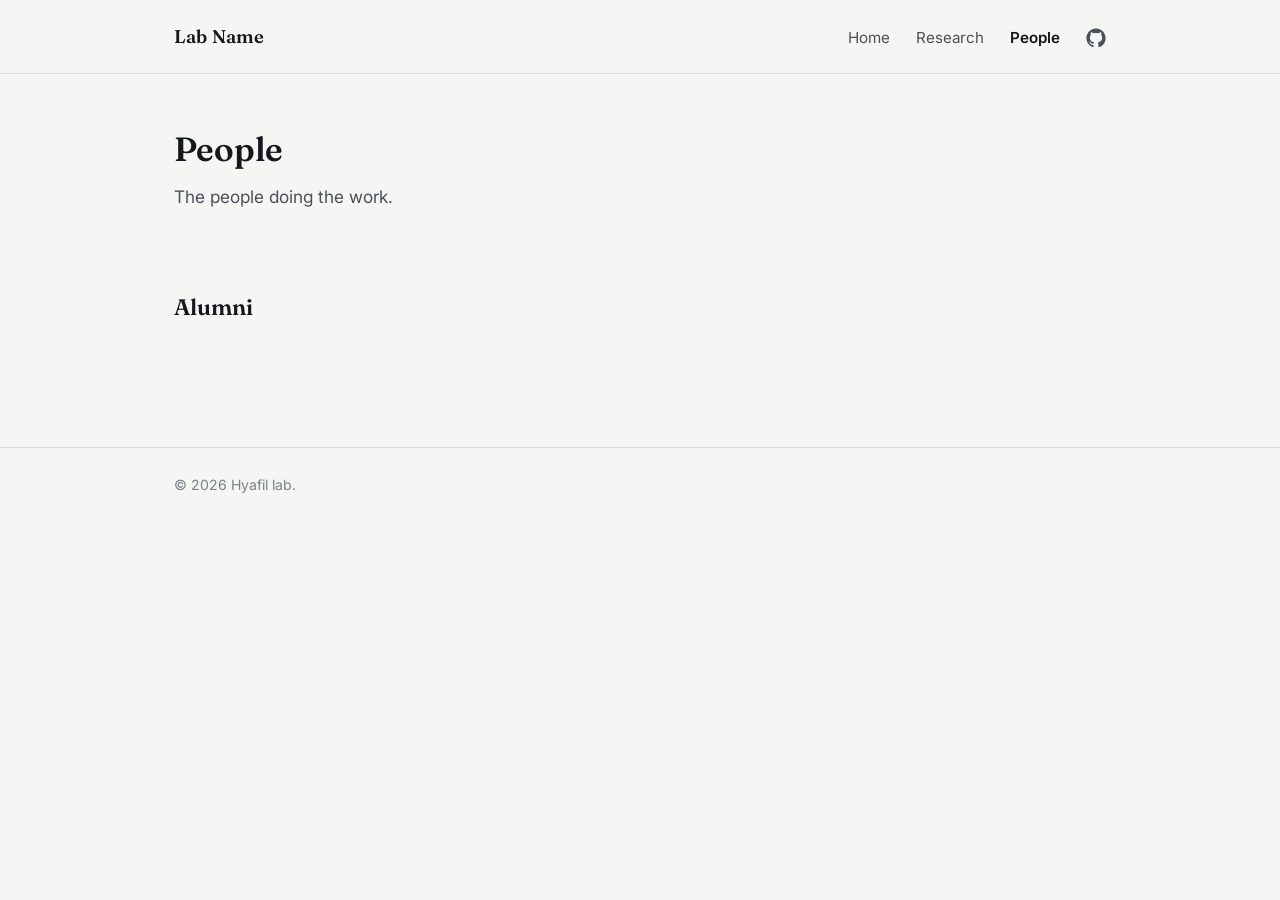
==== people.html @ 581ec87f "Initial commit" ====
<!DOCTYPE html>
<html lang="en">
<head>
<meta charset="UTF-8">
<meta name="viewport" content="width=device-width, initial-scale=1.0">
<title>People — Hyafil lab</title>
<link rel="preconnect" href="https://fonts.googleapis.com">
<link rel="preconnect" href="https://fonts.gstatic.com" crossorigin>
<link href="https://fonts.googleapis.com/css2?family=Fraunces:opsz,wght@9..144,500;9..144,600&family=Inter:wght@400;500;600&display=swap" rel="stylesheet">
<link rel="stylesheet" href="css/style.css">
</head>
<body>

<header class="site-header">
  <div class="site-header__inner">
    <a class="site-title" href="index.html">Lab Name</a>
    <nav class="site-nav" aria-label="Primary">
      <a href="index.html">Home</a>
      <a href="research.html">Research</a>
      <a href="people.html" aria-current="page">People</a>
      <a class="site-nav__icon" href="https://github.com/your-lab" target="_blank" rel="noopener noreferrer" aria-label="GitHub">
        <svg viewBox="0 0 24 24" fill="currentColor"><path d="M12 .5C5.73.5.5 5.73.5 12c0 5.09 3.29 9.4 7.86 10.93.58.1.79-.25.79-.56 0-.27-.01-1.16-.02-2.11-3.2.7-3.88-1.36-3.88-1.36-.52-1.33-1.28-1.68-1.28-1.68-1.04-.72.08-.7.08-.7 1.16.08 1.77 1.19 1.77 1.19 1.03 1.77 2.7 1.26 3.36.96.1-.75.4-1.26.73-1.55-2.56-.29-5.25-1.28-5.25-5.71 0-1.26.45-2.29 1.19-3.1-.12-.29-.52-1.46.11-3.05 0 0 .97-.31 3.18 1.18a11.1 11.1 0 015.8 0c2.2-1.49 3.17-1.18 3.17-1.18.64 1.59.24 2.76.12 3.05.74.81 1.18 1.84 1.18 3.1 0 4.44-2.7 5.42-5.27 5.7.42.36.78 1.07.78 2.15 0 1.55-.01 2.8-.01 3.18 0 .31.21.67.8.56A10.52 10.52 0 0023.5 12C23.5 5.73 18.27.5 12 .5z"/></svg>
      </a>
    </nav>
  </div>
</header>

<main>
  <div class="container container--wide">
    <h1>People</h1>
    <p class="lede">The people doing the work.</p>

    <div id="people-grid" class="people-grid"></div>

    <h2 id="alumni-heading">Alumni</h2>
    <div id="alumni-grid" class="people-grid"></div>
  </div>
</main>

<footer class="site-footer">
  <div class="container container--wide">
    <p>&copy; 2026 Hyafil lab.</p>
  </div>
</footer>

<script src="js/team-data.js"></script>
</body>
</html>
---- css/style.css ----
/* ============================================================
   Lab site — base styles
   Edit the tokens in :root to retheme the whole site.
   ============================================================ */

:root {
  --paper: #F5F6F3;
  --paper-raised: #FFFFFF;
  --ink: #14171C;
  --ink-soft: #4A5058;
  --ink-faint: #7B818A;
  --accent: #3A6B63;
  --accent-soft: #DCE6E3;
  --line: #DBDDD8;

  --font-serif: "Fraunces", Georgia, "Times New Roman", serif;
  --font-sans: "Inter", -apple-system, BlinkMacSystemFont, "Segoe UI", sans-serif;

  --content-width: 700px;
  --wide-width: 980px;
}

* { box-sizing: border-box; }

html { scroll-behavior: smooth; }

body {
  margin: 0;
  background: var(--paper);
  color: var(--ink);
  font-family: var(--font-sans);
  font-size: 17px;
  line-height: 1.6;
  -webkit-font-smoothing: antialiased;
}

a {
  color: var(--accent);
  text-decoration: none;
}
a:hover { text-decoration: underline; }
a:focus-visible,
button:focus-visible {
  outline: 2px solid var(--accent);
  outline-offset: 3px;
}

h1, h2, h3 {
  font-family: var(--font-serif);
  font-weight: 600;
  line-height: 1.15;
  color: var(--ink);
  margin: 0 0 0.4em 0;
}

h1 { font-size: 2.1rem; }
h2 { font-size: 1.4rem; margin-top: 2.2em; }

p { margin: 0 0 1.1em 0; }

.container {
  max-width: var(--content-width);
  margin: 0 auto;
  padding: 0 24px;
}
.container--wide {
  max-width: var(--wide-width);
}

/* ---------- Header ---------- */

.site-header {
  border-bottom: 1px solid var(--line);
  background: var(--paper);
}

.site-header__inner {
  max-width: var(--wide-width);
  margin: 0 auto;
  padding: 22px 24px;
  display: flex;
  align-items: baseline;
  justify-content: space-between;
  gap: 20px;
  flex-wrap: wrap;
}

.site-title {
  font-family: var(--font-serif);
  font-size: 1.15rem;
  font-weight: 600;
  color: var(--ink);
  text-decoration: none;
  letter-spacing: 0.01em;
}
.site-title:hover { text-decoration: none; color: var(--accent); }

.site-nav {
  display: flex;
  align-items: center;
  gap: 26px;
}

.site-nav a {
  color: var(--ink-soft);
  font-size: 0.95rem;
}
.site-nav a:hover { color: var(--accent); }
.site-nav a[aria-current="page"] { color: var(--ink); font-weight: 600; }

.site-nav__icon {
  display: inline-flex;
  align-items: center;
  color: var(--ink-soft);
}
.site-nav__icon:hover { color: var(--accent); }
.site-nav__icon svg { width: 20px; height: 20px; display: block; }

/* ---------- Page shell ---------- */

main { padding: 56px 0 90px 0; }

.eyebrow {
  color: var(--ink-faint);
  font-size: 0.92rem;
  margin: 0 0 10px 0;
}

.lede {
  font-size: 1.08rem;
  color: var(--ink-soft);
  max-width: 58ch;
}

/* ---------- News list (home page) ---------- */

.news-list {
  list-style: none;
  margin: 0;
  padding: 0;
}

.news-item {
  display: grid;
  grid-template-columns: 108px 1fr;
  gap: 20px;
  padding: 20px 0;
  border-top: 1px solid var(--line);
}
.news-item:last-child { border-bottom: 1px solid var(--line); }

.news-item time {
  color: var(--ink-faint);
  font-size: 0.9rem;
  padding-top: 2px;
}

.news-item p { margin: 0; }

@media (max-width: 520px) {
  .news-item { grid-template-columns: 1fr; gap: 4px; }
}

/* ---------- Research page ---------- */

.research-block {
  padding: 26px 0;
  border-top: 1px solid var(--line);
}
.research-block:first-of-type { border-top: none; padding-top: 0; }

.research-block h2 { margin-top: 0; }

.research-block p { color: var(--ink-soft); }

/* ---------- People / Team page ---------- */

.people-grid {
  display: grid;
  grid-template-columns: repeat(auto-fill, minmax(220px, 1fr));
  gap: 34px 28px;
  margin-top: 36px;
}

.person-card {
  display: flex;
  flex-direction: column;
}

.person-photo {
  width: 100%;
  aspect-ratio: 1 / 1;
  border-radius: 6px;
  background: var(--accent-soft);
  object-fit: cover;
  margin-bottom: 14px;
  color: var(--ink-faint);
  display: flex;
  align-items: center;
  justify-content: center;
  font-family: var(--font-serif);
  font-size: 1.6rem;
}

.person-name {
  font-family: var(--font-serif);
  font-weight: 600;
  font-size: 1.05rem;
  margin: 0 0 2px 0;
}

.person-role {
  color: var(--ink-faint);
  font-size: 0.92rem;
  margin: 0 0 10px 0;
}

.person-links {
  display: flex;
  gap: 12px;
  margin-top: auto;
}

.person-links a {
  color: var(--ink-soft);
  display: inline-flex;
  align-items: center;
}
.person-links a:hover { color: var(--accent); }
.person-links svg { width: 18px; height: 18px; display: block; }

/* ---------- Footer ---------- */

.site-footer {
  border-top: 1px solid var(--line);
  padding: 26px 0 50px 0;
  color: var(--ink-faint);
  font-size: 0.88rem;
}
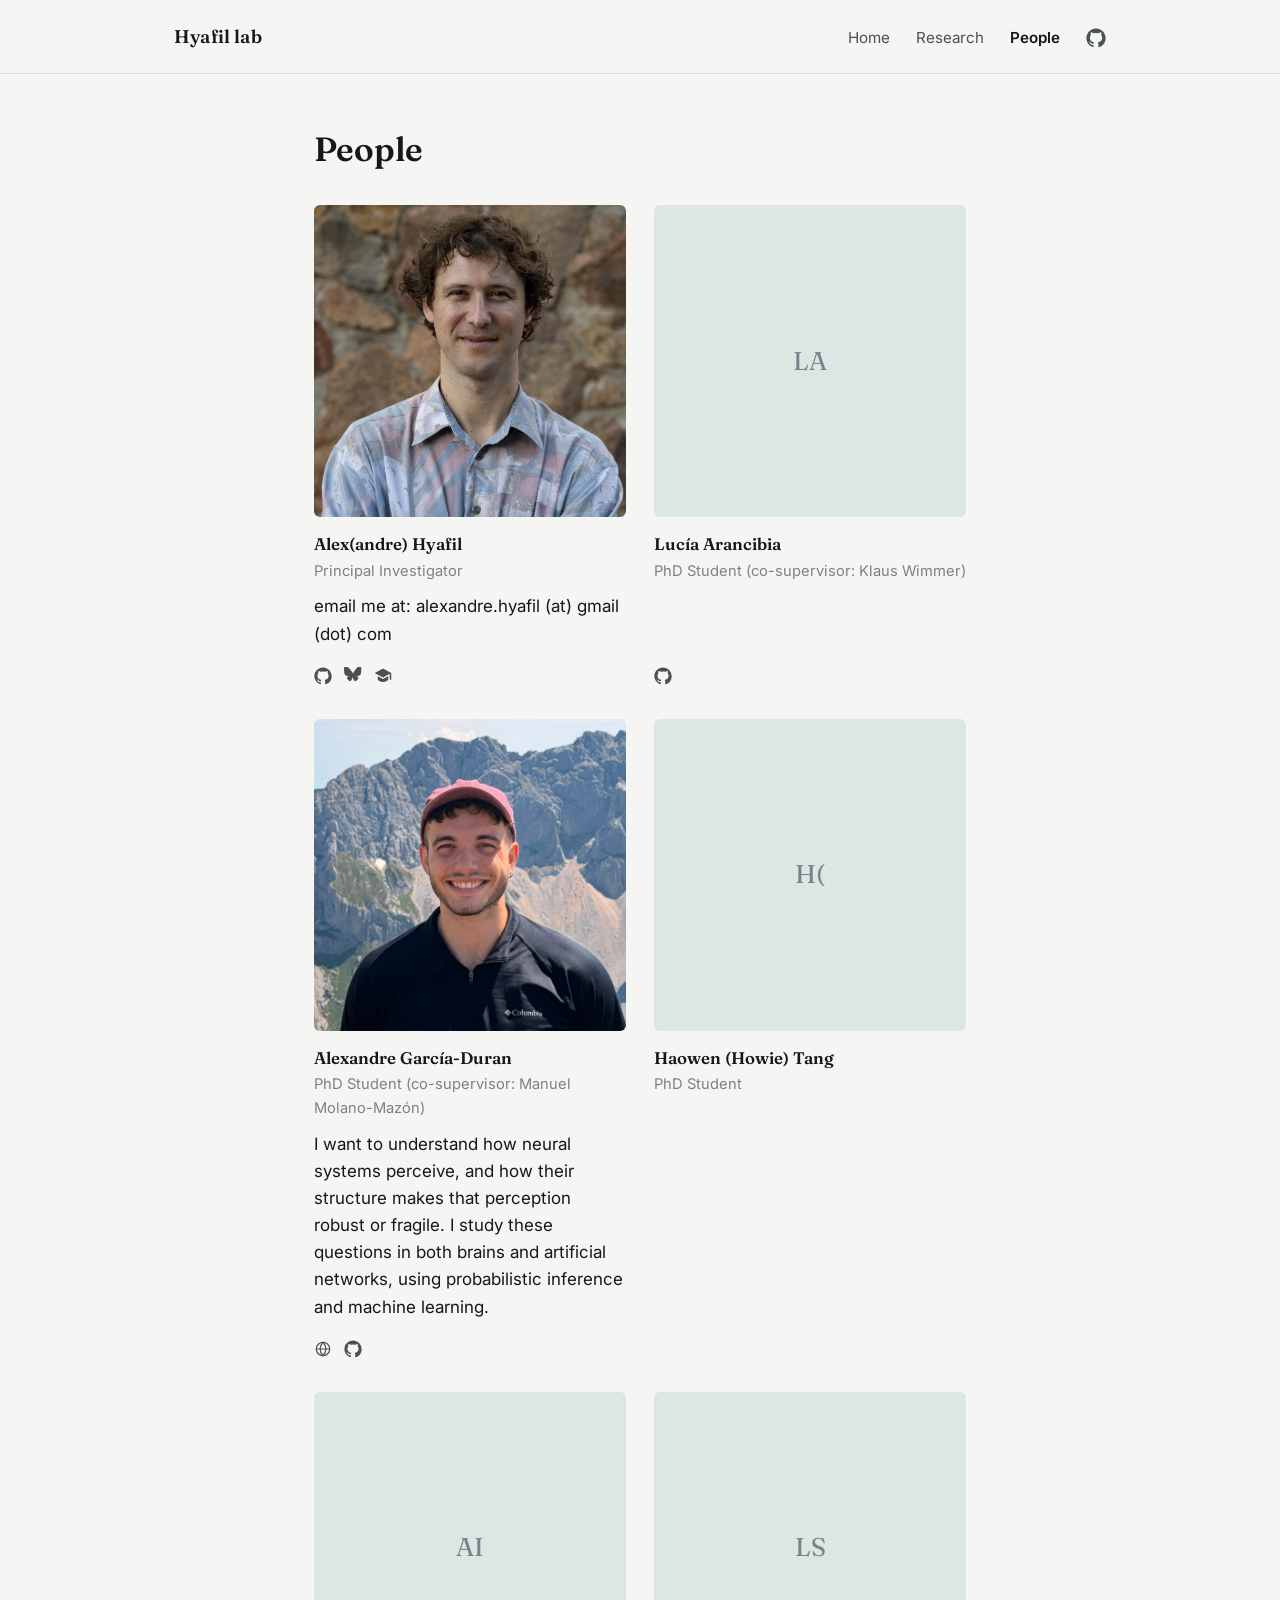
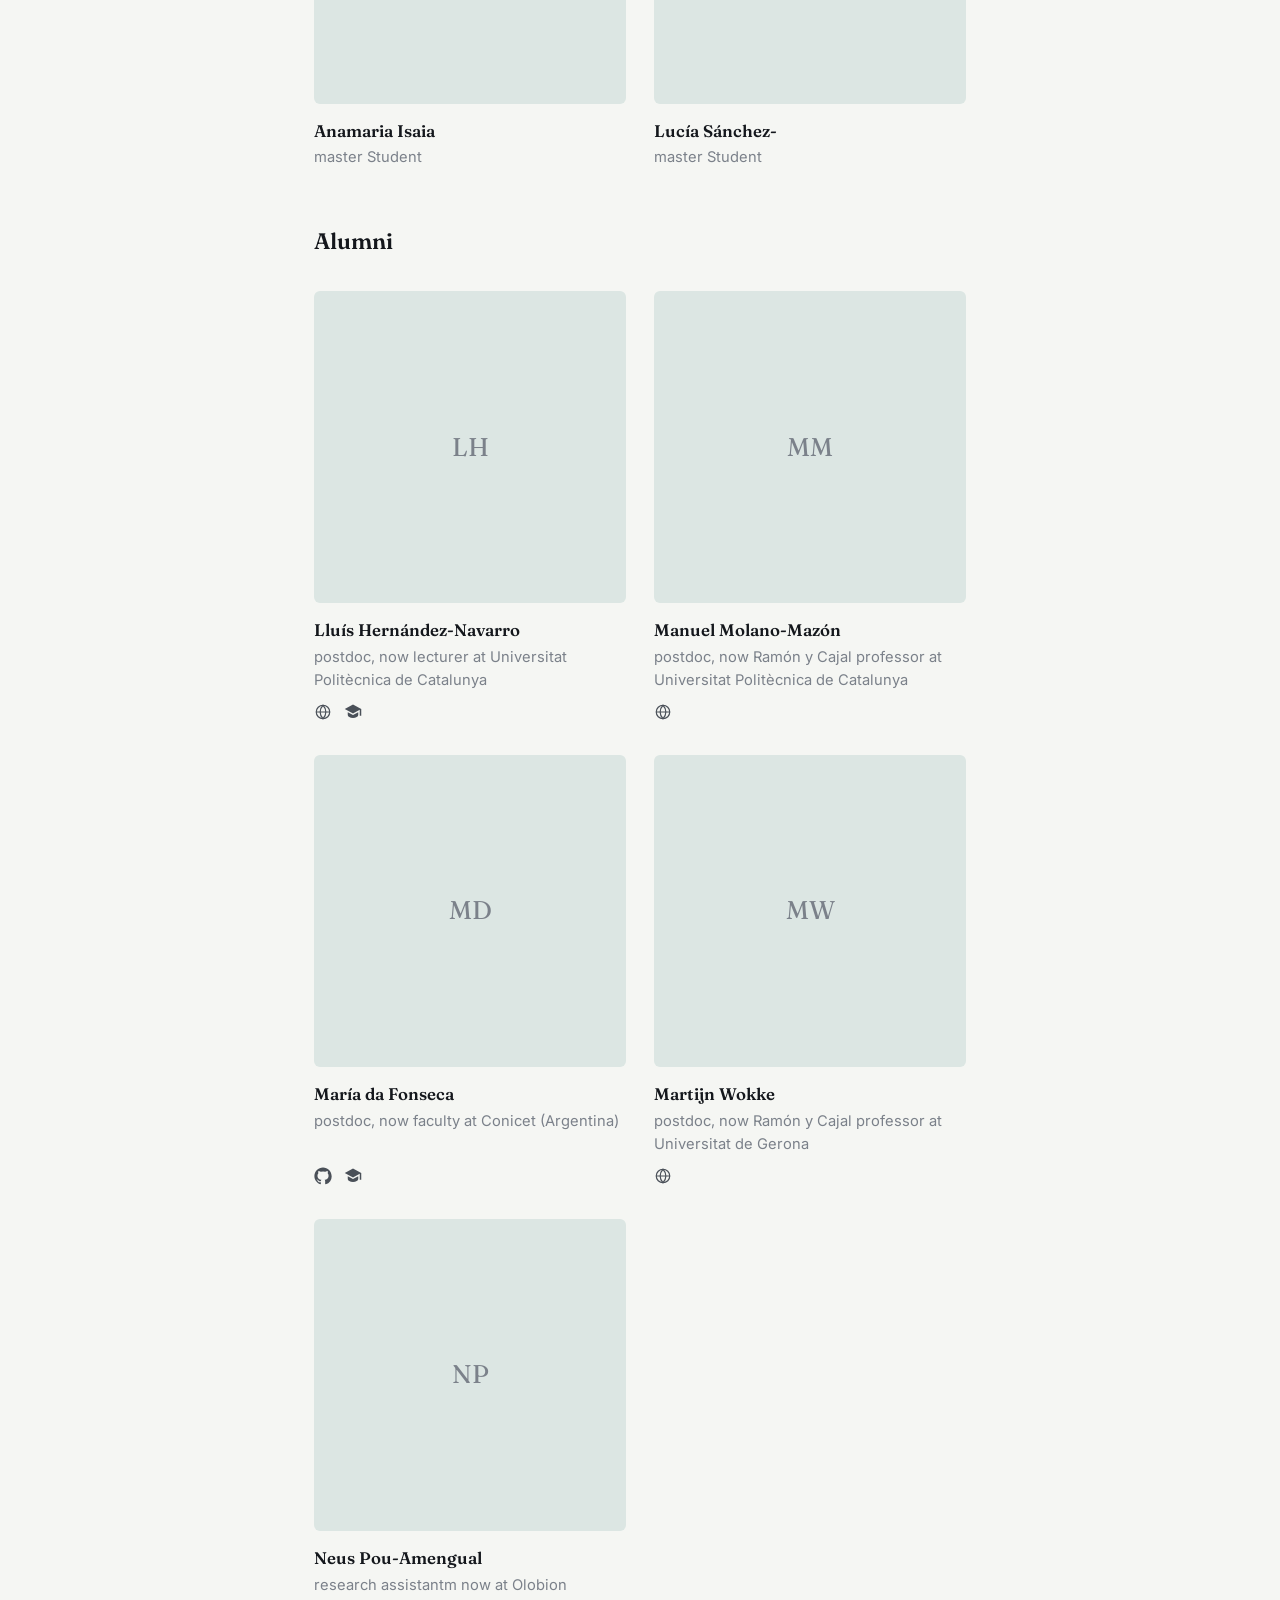
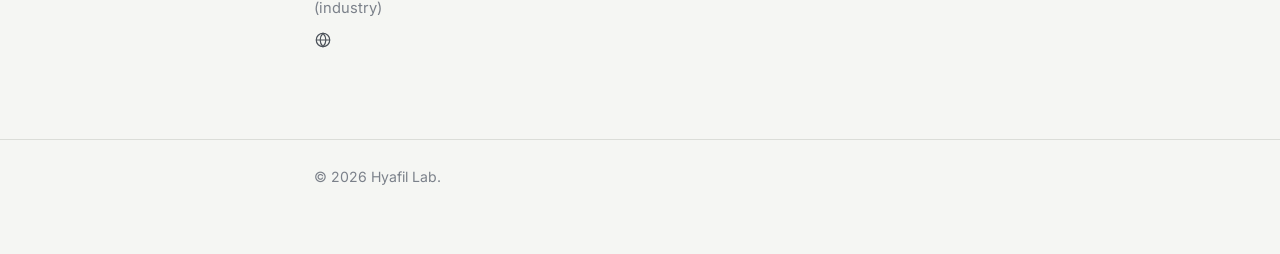
==== commit 5cc41c13: "fixed stuff" ====
--- a/people.html
+++ b/people.html
@@ -3,7 +3,7 @@
 <head>
 <meta charset="UTF-8">
 <meta name="viewport" content="width=device-width, initial-scale=1.0">
-<title>People — Hyafil lab</title>
+<title>People — Lab Name</title>
 <link rel="preconnect" href="https://fonts.googleapis.com">
 <link rel="preconnect" href="https://fonts.gstatic.com" crossorigin>
 <link href="https://fonts.googleapis.com/css2?family=Fraunces:opsz,wght@9..144,500;9..144,600&family=Inter:wght@400;500;600&display=swap" rel="stylesheet">
@@ -13,7 +13,7 @@
 
 <header class="site-header">
   <div class="site-header__inner">
-    <a class="site-title" href="index.html">Lab Name</a>
+    <a class="site-title" href="index.html">Hyafil lab</a>
     <nav class="site-nav" aria-label="Primary">
       <a href="index.html">Home</a>
       <a href="research.html">Research</a>
@@ -26,9 +26,8 @@
 </header>
 
 <main>
-  <div class="container container--wide">
+  <div class="container">
     <h1>People</h1>
-    <p class="lede">The people doing the work.</p>
 
     <div id="people-grid" class="people-grid"></div>
 
@@ -38,11 +37,11 @@
 </main>
 
 <footer class="site-footer">
-  <div class="container container--wide">
-    <p>&copy; 2026 Hyafil lab.</p>
+  <div class="container">
+    <p>&copy; 2026 Hyafil Lab.</p>
   </div>
 </footer>
 
-<script src="js/team-data.js"></script>
+<script src="js/team-data.js?v=3"></script>
 </body>
 </html>
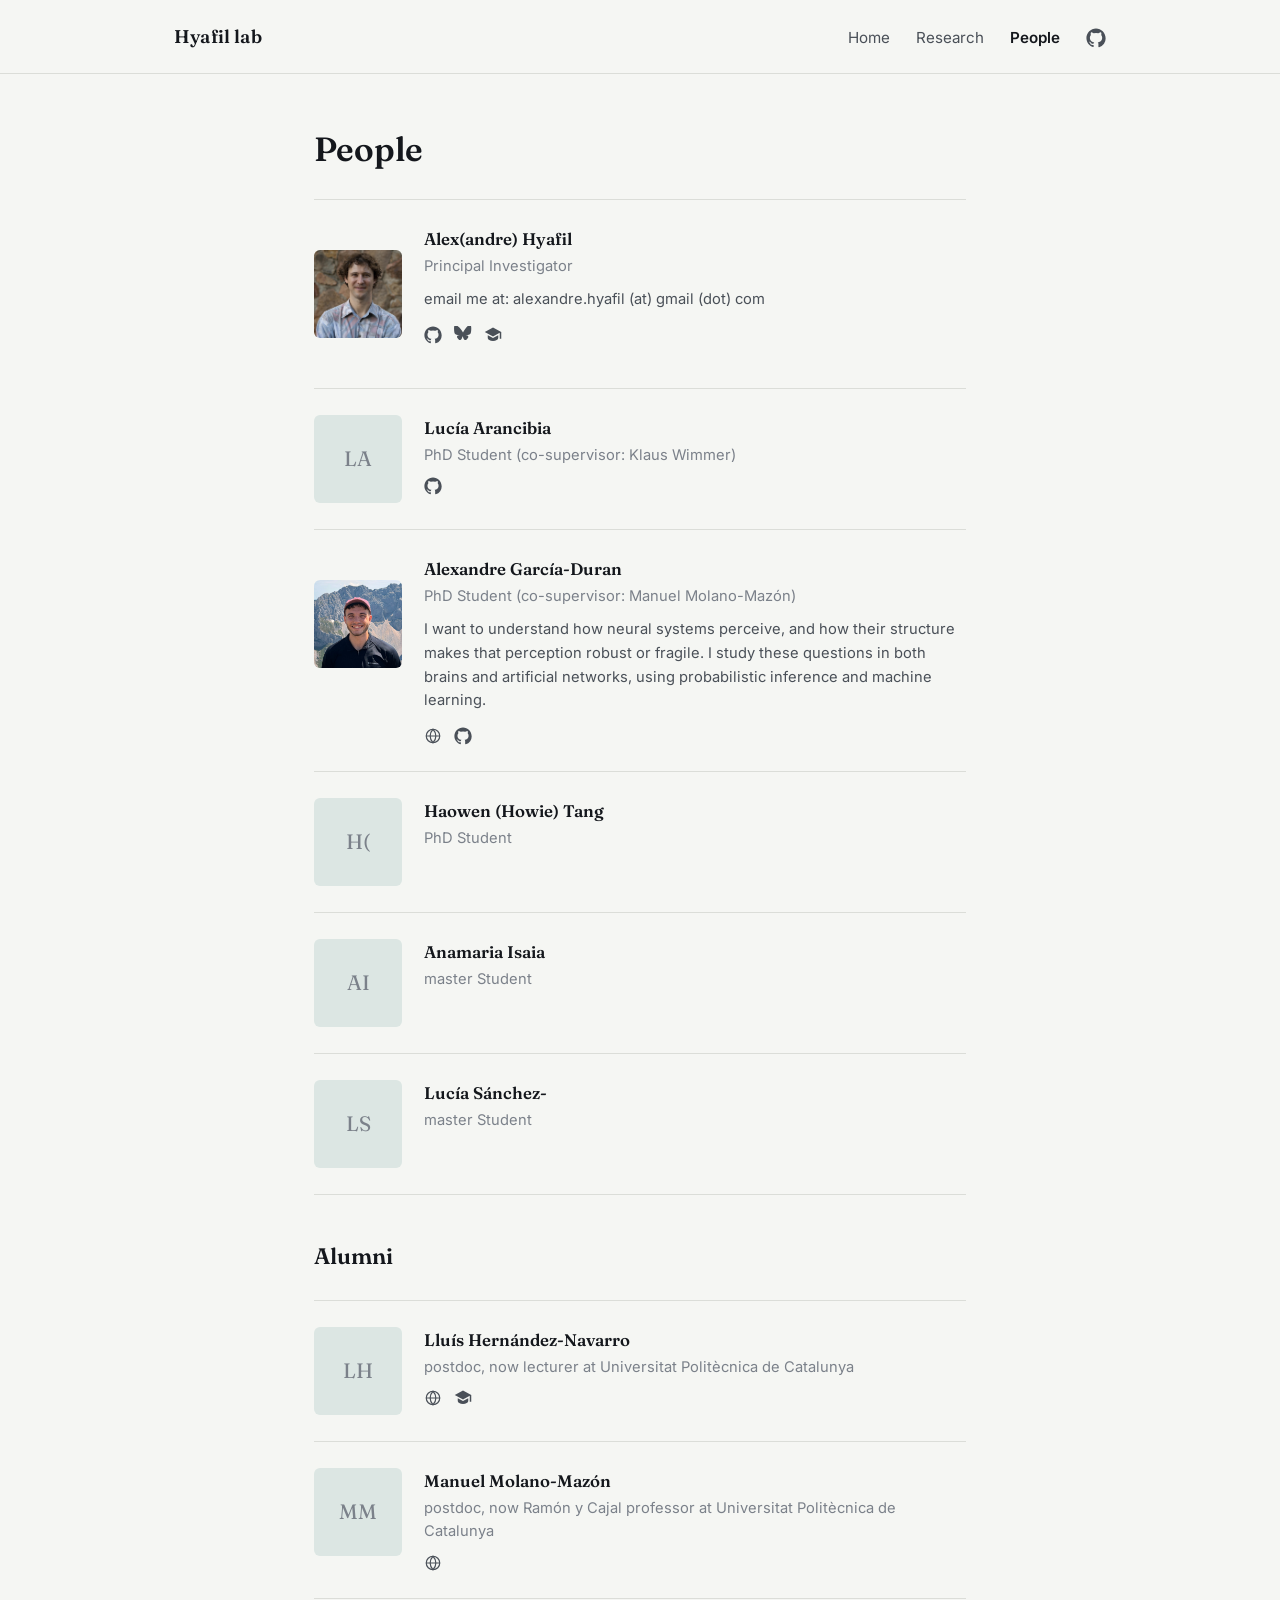
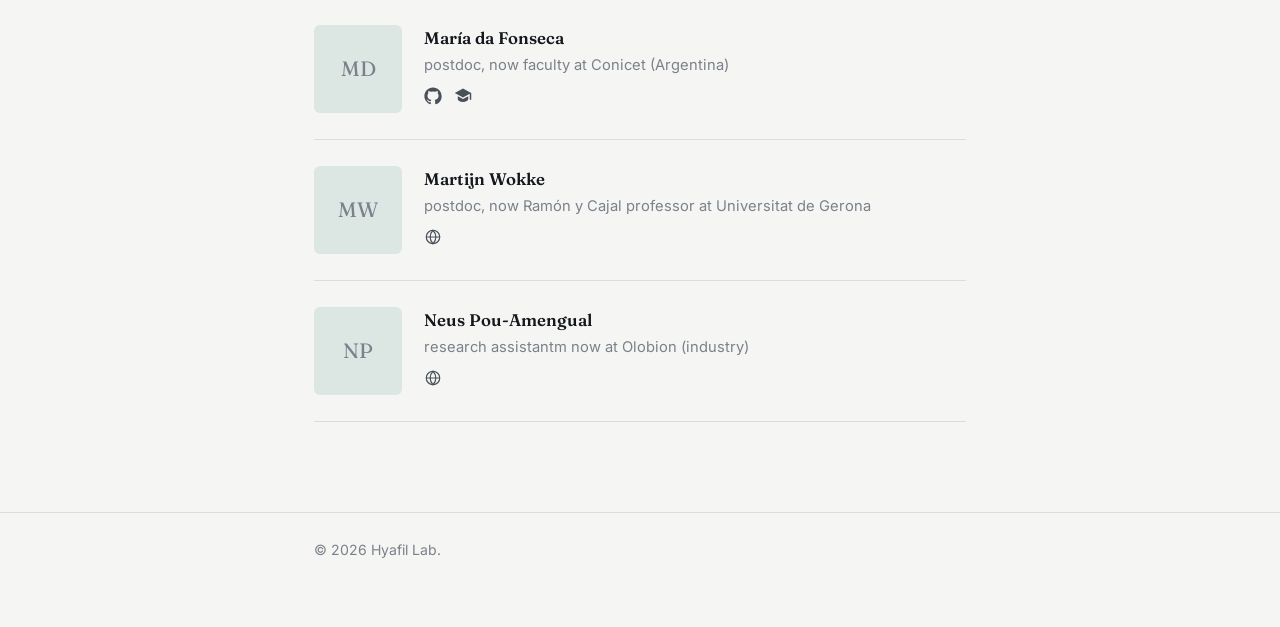
==== commit e1e822cb: "Update people.html" ====
--- a/people.html
+++ b/people.html
@@ -42,6 +42,6 @@
   </div>
 </footer>
 
-<script src="js/team-data.js?v=3"></script>
+<script src="js/team-data.js"></script>
 </body>
 </html>
--- a/css/style.css
+++ b/css/style.css
@@ -58,6 +58,32 @@
 
 p { margin: 0 0 1.1em 0; }
 
+/* Keep any inline image from ever exceeding its container's width,
+   on any screen size. Add this once, applies everywhere. */
+img {
+  max-width: 100%;
+  height: auto;
+  display: block;
+  border-radius: 6px;
+  margin: 24px 0;
+}
+
+/* Optional: wrap an <img> in <figure> to add a small caption below it.
+   <figure>
+     <img src="assets/research/fig1.png" alt="...">
+     <figcaption>A short caption describing the figure.</figcaption>
+   </figure> */
+figure {
+  margin: 24px 0;
+}
+figure img {
+  margin: 0 0 8px 0;
+}
+figcaption {
+  color: var(--ink-faint);
+  font-size: 0.85rem;
+}
+
 .container {
   max-width: var(--content-width);
   margin: 0 auto;
@@ -176,30 +202,37 @@
 /* ---------- People / Team page ---------- */
 
 .people-grid {
-  display: grid;
-  grid-template-columns: repeat(auto-fill, minmax(220px, 1fr));
-  gap: 34px 28px;
-  margin-top: 36px;
+  display: flex;
+  flex-direction: column;
+  margin-top: 30px;
 }
 
 .person-card {
   display: flex;
-  flex-direction: column;
-}
+  gap: 22px;
+  padding: 26px 0;
+  border-top: 1px solid var(--line);
+}
+.people-grid .person-card:last-child { border-bottom: 1px solid var(--line); }
 
 .person-photo {
-  width: 100%;
-  aspect-ratio: 1 / 1;
+  flex: 0 0 auto;
+  width: 88px;
+  height: 88px;
   border-radius: 6px;
   background: var(--accent-soft);
   object-fit: cover;
-  margin-bottom: 14px;
   color: var(--ink-faint);
   display: flex;
   align-items: center;
   justify-content: center;
   font-family: var(--font-serif);
-  font-size: 1.6rem;
+  font-size: 1.3rem;
+}
+
+.person-details {
+  flex: 1 1 auto;
+  min-width: 0;
 }
 
 .person-name {
@@ -215,6 +248,12 @@
   margin: 0 0 10px 0;
 }
 
+.person-bio {
+  color: var(--ink-soft);
+  font-size: 0.92rem;
+  margin: 0 0 14px 0;
+}
+
 .person-links {
   display: flex;
   gap: 12px;
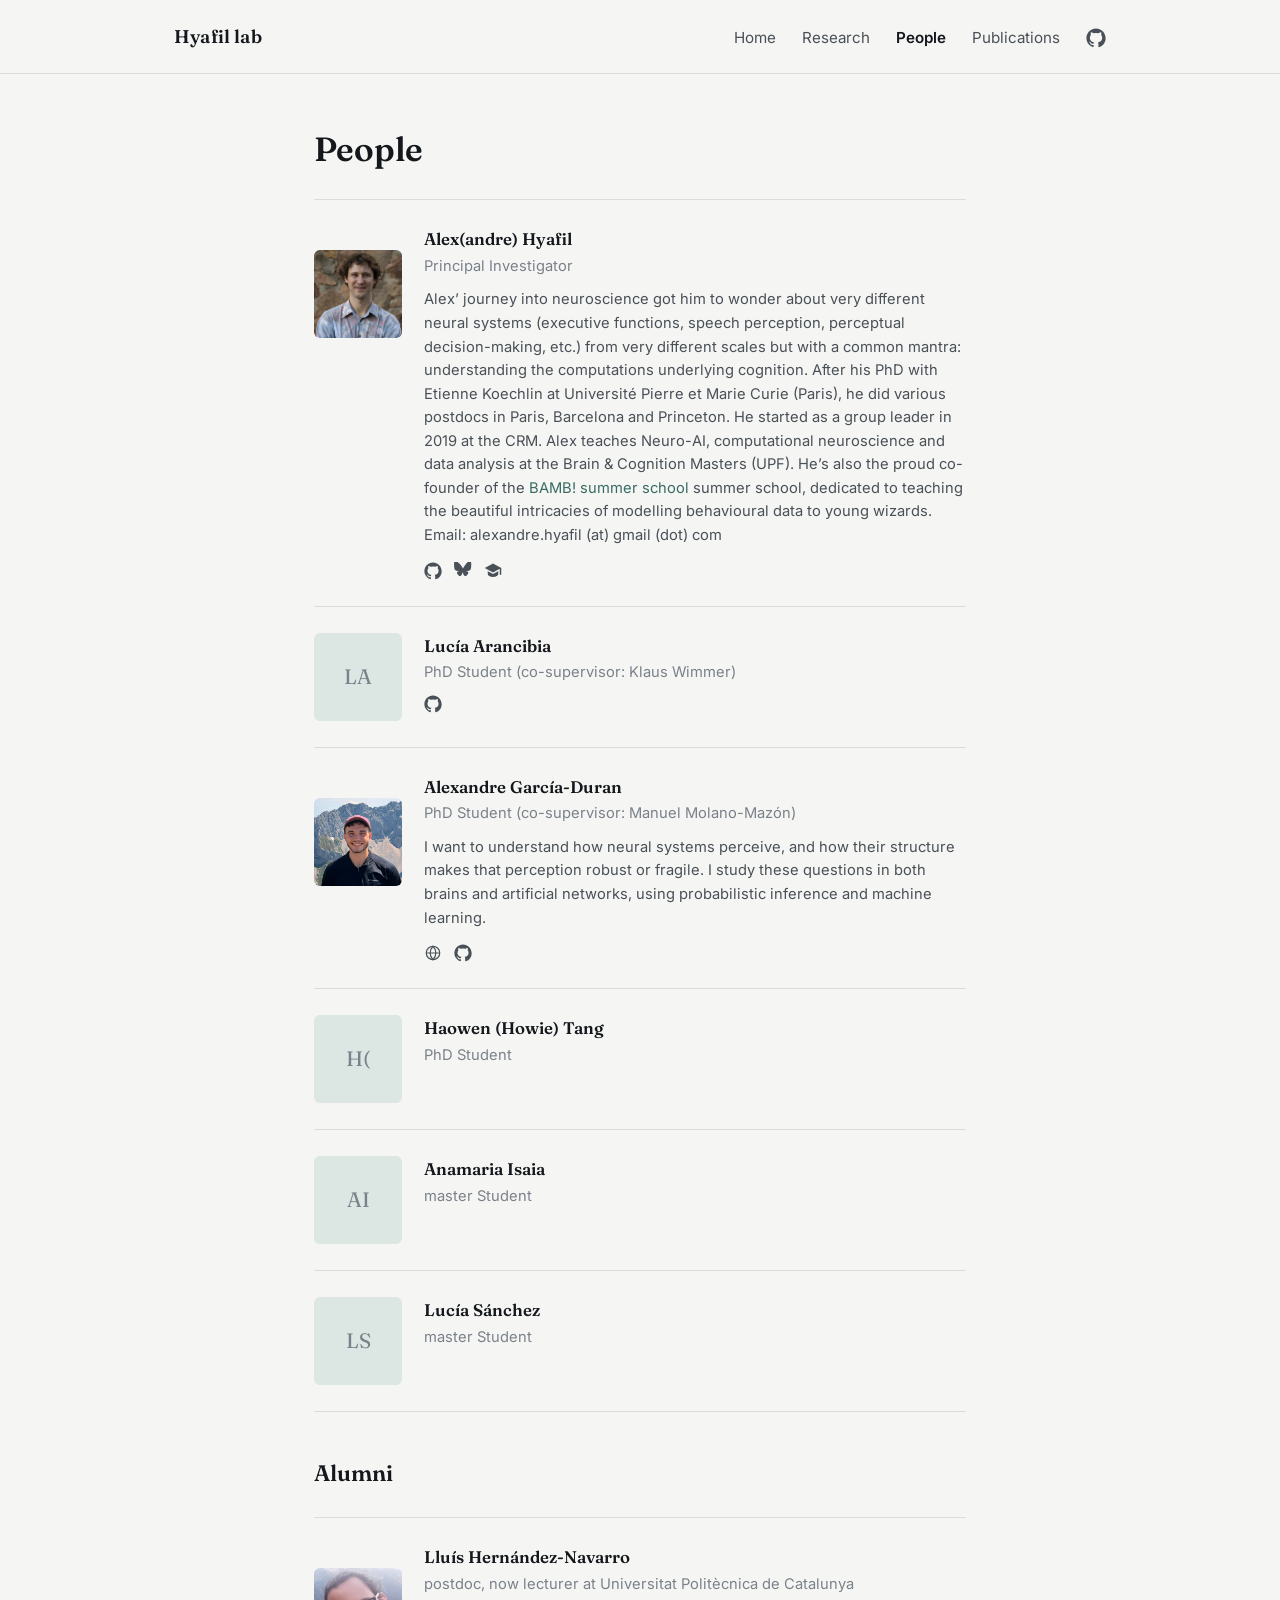
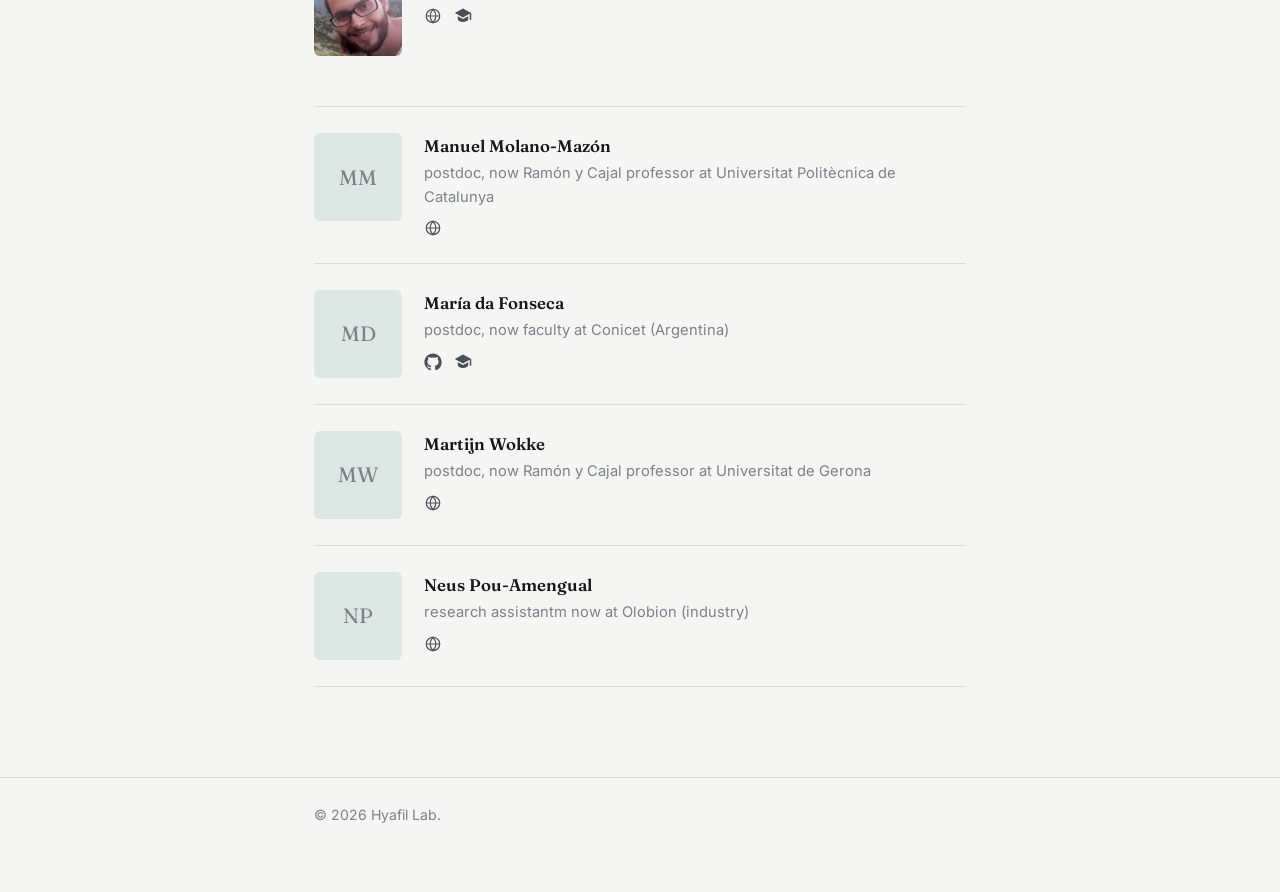
==== commit 4669374f: "refining" ====
--- a/people.html
+++ b/people.html
@@ -18,7 +18,8 @@
       <a href="index.html">Home</a>
       <a href="research.html">Research</a>
       <a href="people.html" aria-current="page">People</a>
-      <a class="site-nav__icon" href="https://github.com/your-lab" target="_blank" rel="noopener noreferrer" aria-label="GitHub">
+      <a href="publications.html">Publications</a>
+      <a class="site-nav__icon" href="https://github.com/ahyafil" target="_blank" rel="noopener noreferrer" aria-label="GitHub">
         <svg viewBox="0 0 24 24" fill="currentColor"><path d="M12 .5C5.73.5.5 5.73.5 12c0 5.09 3.29 9.4 7.86 10.93.58.1.79-.25.79-.56 0-.27-.01-1.16-.02-2.11-3.2.7-3.88-1.36-3.88-1.36-.52-1.33-1.28-1.68-1.28-1.68-1.04-.72.08-.7.08-.7 1.16.08 1.77 1.19 1.77 1.19 1.03 1.77 2.7 1.26 3.36.96.1-.75.4-1.26.73-1.55-2.56-.29-5.25-1.28-5.25-5.71 0-1.26.45-2.29 1.19-3.1-.12-.29-.52-1.46.11-3.05 0 0 .97-.31 3.18 1.18a11.1 11.1 0 015.8 0c2.2-1.49 3.17-1.18 3.17-1.18.64 1.59.24 2.76.12 3.05.74.81 1.18 1.84 1.18 3.1 0 4.44-2.7 5.42-5.27 5.7.42.36.78 1.07.78 2.15 0 1.55-.01 2.8-.01 3.18 0 .31.21.67.8.56A10.52 10.52 0 0023.5 12C23.5 5.73 18.27.5 12 .5z"/></svg>
       </a>
     </nav>
--- a/css/style.css
+++ b/css/style.css
@@ -268,6 +268,54 @@
 .person-links a:hover { color: var(--accent); }
 .person-links svg { width: 18px; height: 18px; display: block; }
 
+/* ---------- Publications page ---------- */
+
+.pub-year-block {
+  margin-top: 34px;
+}
+.pub-year-block:first-child {
+  margin-top: 30px;
+}
+
+.pub-year-block h2 {
+  margin-top: 0;
+  margin-bottom: 4px;
+  color: var(--ink-faint);
+  font-size: 1.05rem;
+}
+
+.pub-list {
+  list-style: none;
+  margin: 0;
+  padding: 0;
+}
+
+.pub-item {
+  padding: 16px 0;
+  border-top: 1px solid var(--line);
+}
+.pub-list .pub-item:last-child { border-bottom: 1px solid var(--line); }
+
+.pub-title {
+  font-family: var(--font-serif);
+  font-weight: 600;
+  margin: 0 0 4px 0;
+}
+
+.pub-meta {
+  color: var(--ink-soft);
+  font-size: 0.92rem;
+  margin: 0;
+}
+
+.pub-links {
+  margin: 6px 0 0 0;
+  font-size: 0.85rem;
+}
+.pub-links a {
+  letter-spacing: 0.02em;
+}
+
 /* ---------- Footer ---------- */
 
 .site-footer {
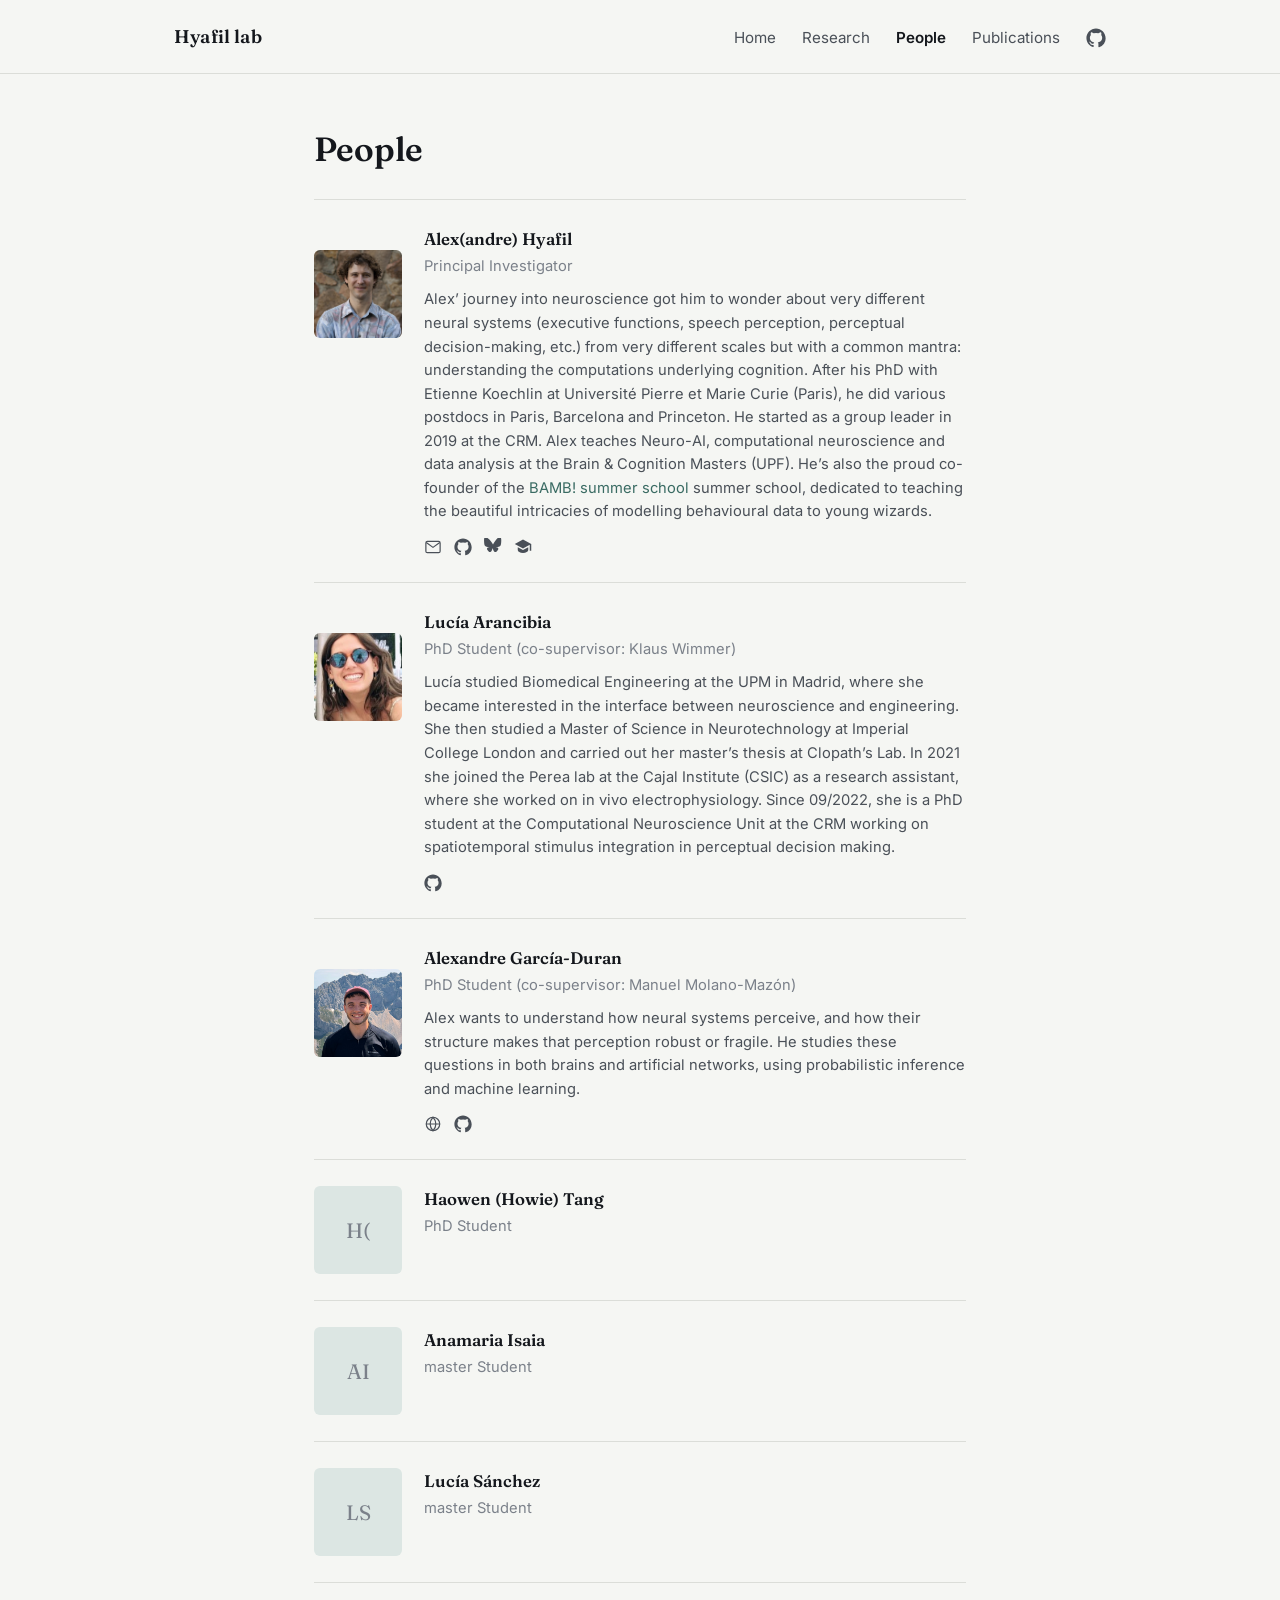
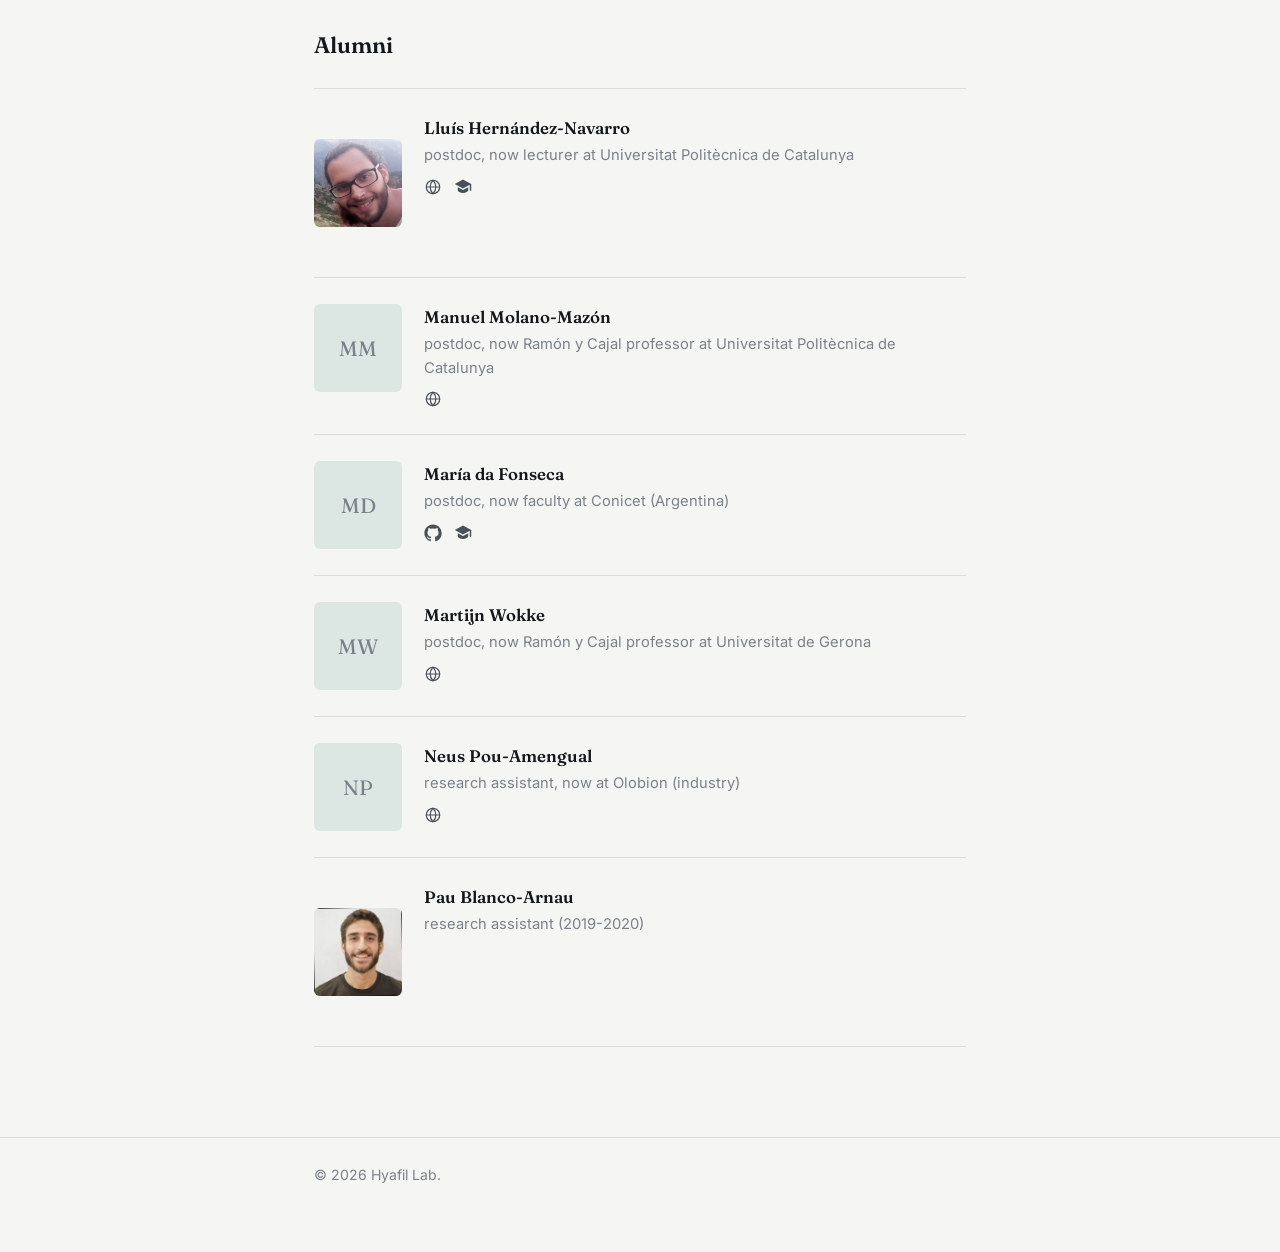
==== commit 5c1664b1: "added email icon and pau" ====
--- a/people.html
+++ b/people.html
@@ -43,6 +43,6 @@
   </div>
 </footer>
 
-<script src="js/team-data.js"></script>
+<script src="js/team-data.js?v=4"></script>
 </body>
 </html>
